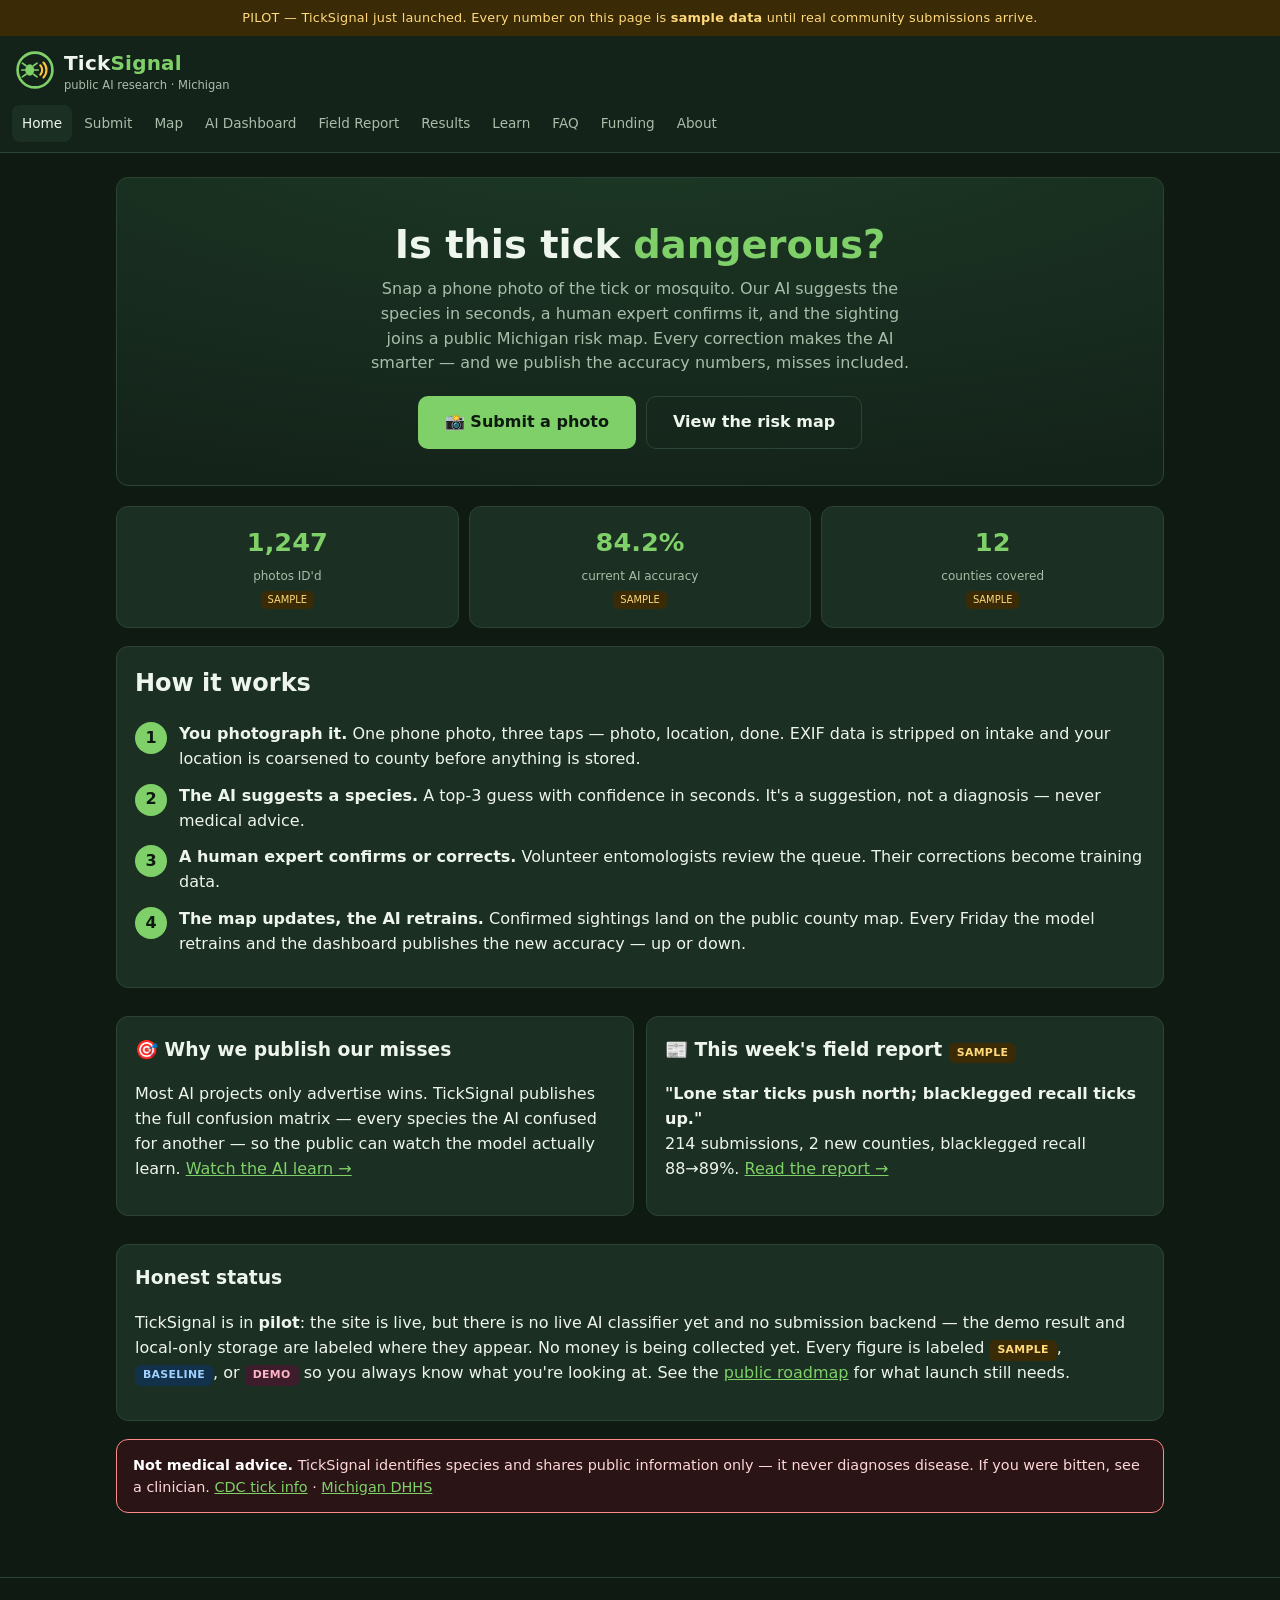
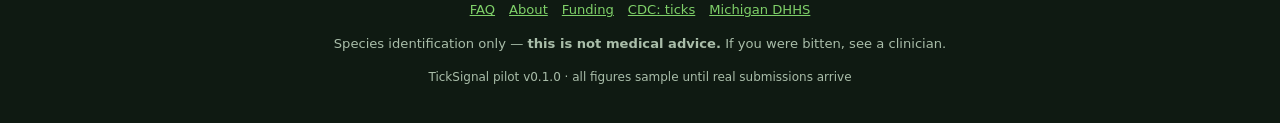
==== index.html @ b0e14ad7 "TickSignal pilot launch — public MVP site v0.1.0" ====
<!DOCTYPE html>
<html lang="en">
<head>
<meta charset="utf-8">
<meta name="viewport" content="width=device-width,initial-scale=1">
<title>TickSignal — Is this tick dangerous? (demo)</title>
<meta name="description" content="TickSignal demo: phone-photo tick & mosquito species ID research project. All data on this page is sample.">
<link rel="stylesheet" href="assets/styles.css">
</head>
<body>
<div class="demo-banner">PILOT — TickSignal just launched. Every number on this page is <strong>sample data</strong> until real community submissions arrive.</div>
<header class="site-header">
  <a class="brand" href="index.html">
    <svg width="38" height="38" viewBox="0 0 36 36" aria-hidden="true">
      <circle cx="18" cy="18" r="16.5" fill="none" stroke="#7fd069" stroke-width="2.5"/>
      <ellipse cx="13" cy="18" rx="4.2" ry="5.5" fill="#7fd069"/>
      <g stroke="#7fd069" stroke-width="1.6" stroke-linecap="round">
        <path d="M9.5 14 L6 11.5"/><path d="M9.5 18 L5.5 18"/><path d="M9.5 22 L6 24.5"/>
        <path d="M16.5 14 L20 11.5"/><path d="M16.8 18 L21 18"/><path d="M16.5 22 L20 24.5"/>
      </g>
      <g fill="none" stroke="#ffc53d" stroke-width="2" stroke-linecap="round">
        <path d="M23 13.5 a6.5 6.5 0 0 1 0 9"/>
        <path d="M26 11 a10 10 0 0 1 0 14"/>
      </g>
    </svg>
    <span><span class="brand-name">Tick<span>Signal</span></span><span class="brand-sub">public AI research · Michigan</span></span>
  </a>
  <nav class="site-nav">
    <a href="index.html" aria-current="page">Home</a>
    <a href="submit.html">Submit</a>
    <a href="map.html">Map</a>
    <a href="dashboard.html">AI Dashboard</a>
    <a href="report.html">Field Report</a>
    <a href="results.html">Results</a>
    <a href="learn.html">Learn</a>
    <a href="faq.html">FAQ</a>
    <a href="funding.html">Funding</a>
    <a href="about.html">About</a>
  </nav>
</header>

<main>
  <section class="hero">
    <h1>Is this tick <span class="q">dangerous?</span></h1>
    <p class="lede">Snap a phone photo of the tick or mosquito. Our AI suggests the species in seconds, a human expert confirms it, and the sighting joins a public Michigan risk map. Every correction makes the AI smarter — and we publish the accuracy numbers, misses included.</p>
    <div class="cta-row">
      <a class="btn btn-primary" href="submit.html">📸 Submit a photo</a>
      <a class="btn btn-ghost" href="map.html">View the risk map</a>
    </div>
  </section>

  <section class="counters" aria-label="live counters">
    <div class="counter">
      <div class="num" id="c-photos">—</div>
      <div class="lbl">photos ID'd</div>
      <div><span class="tag">SAMPLE</span></div>
    </div>
    <div class="counter">
      <div class="num" id="c-acc">—</div>
      <div class="lbl">current AI accuracy</div>
      <div><span class="tag">SAMPLE</span></div>
    </div>
    <div class="counter">
      <div class="num" id="c-counties">—</div>
      <div class="lbl">counties covered</div>
      <div><span class="tag">SAMPLE</span></div>
    </div>
  </section>

  <section class="card">
    <h2>How it works</h2>
    <div class="step"><div class="n">1</div><div><strong>You photograph it.</strong> One phone photo, three taps — photo, location, done. EXIF data is stripped on intake and your location is coarsened to county before anything is stored.</div></div>
    <div class="step"><div class="n">2</div><div><strong>The AI suggests a species.</strong> A top-3 guess with confidence in seconds. It's a suggestion, not a diagnosis — never medical advice.</div></div>
    <div class="step"><div class="n">3</div><div><strong>A human expert confirms or corrects.</strong> Volunteer entomologists review the queue. Their corrections become training data.</div></div>
    <div class="step"><div class="n">4</div><div><strong>The map updates, the AI retrains.</strong> Confirmed sightings land on the public county map. Every Friday the model retrains and the dashboard publishes the new accuracy — up or down.</div></div>
  </section>

  <div class="grid2">
    <section class="card">
      <h3>🎯 Why we publish our misses</h3>
      <p>Most AI projects only advertise wins. TickSignal publishes the full confusion matrix — every species the AI confused for another — so the public can watch the model actually learn. <a href="dashboard.html">Watch the AI learn →</a></p>
    </section>
    <section class="card">
      <h3>📰 This week's field report <span class="badge sample">SAMPLE</span></h3>
      <p><strong>"Lone star ticks push north; blacklegged recall ticks up."</strong><br>
      214 submissions, 2 new counties, blacklegged recall 88→89%. <a href="report.html">Read the report →</a></p>
    </section>
  </div>

  <section class="card">
    <h3>Honest status</h3>
    <p>TickSignal is in <strong>pilot</strong>: the site is live, but there is no live AI classifier yet and no submission backend — the demo result and local-only storage are labeled where they appear. No money is being collected yet. Every figure is labeled <span class="badge sample">SAMPLE</span>, <span class="badge baseline">BASELINE</span>, or <span class="badge demo">DEMO</span> so you always know what you're looking at. See the <a href="faq.html#roadmap">public roadmap</a> for what launch still needs.</p>
  </section>

  <div class="disclaimer">
    <strong>Not medical advice.</strong> TickSignal identifies species and shares public information only — it never diagnoses disease. If you were bitten, see a clinician. <a href="https://www.cdc.gov/ticks/" rel="noopener">CDC tick info</a> · <a href="https://www.michigan.gov/mdhhs" rel="noopener">Michigan DHHS</a>
  </div>
</main>

<footer class="site-footer">
  <div class="links">
    <a href="faq.html">FAQ</a><a href="about.html">About</a><a href="funding.html">Funding</a>
    <a href="https://www.cdc.gov/ticks/" rel="noopener">CDC: ticks</a><a href="https://www.michigan.gov/mdhhs" rel="noopener">Michigan DHHS</a>
  </div>
  <p>Species identification only — <strong>this is not medical advice.</strong> If you were bitten, see a clinician.</p>
  <p><small class="fine">TickSignal pilot v0.1.0 · all figures sample until real submissions arrive</small></p>
</footer>

<script src="assets/data.js"></script>
<script>
async function TS_loadData(){
  try{ const r = await fetch('data/data.json',{cache:'no-store'}); if(r.ok) return await r.json(); }catch(e){}
  return window.TICKSIGNAL_DATA || null;
}
TS_loadData().then(d=>{
  if(!d) return;
  document.getElementById('c-photos').textContent = d.counters.photosId.toLocaleString();
  document.getElementById('c-acc').textContent = d.counters.aiAccuracy.toFixed(1) + '%';
  document.getElementById('c-counties').textContent = d.counters.countiesCovered;
});
</script>
</body>
</html>
---- assets/styles.css ----
/* TickSignal MVP — shared stylesheet (mobile-first, no frameworks) */
:root{
  --bg:#0f1a12;
  --bg2:#14231a;
  --card:#1b2f22;
  --ink:#eef5ec;
  --muted:#a9bda9;
  --accent:#7fd069;   /* signal green */
  --accent2:#ffc53d;  /* amber */
  --line:#2c4433;
  --danger:#ff8a8a;
  --radius:12px;
}
*{box-sizing:border-box}
html{-webkit-text-size-adjust:100%}
body{
  margin:0;background:var(--bg);color:var(--ink);
  font-family:system-ui,-apple-system,"Segoe UI",Roboto,Helvetica,Arial,sans-serif;
  line-height:1.55;font-size:16px;
}
a{color:var(--accent)}
img,svg{max-width:100%}
main{max-width:1080px;margin:0 auto;padding:16px}

/* ---------- demo banner ---------- */
.demo-banner{
  background:#3a2b06;color:#ffd97a;text-align:center;
  font-size:.8rem;padding:8px 12px;letter-spacing:.02em;
}

/* ---------- header ---------- */
.site-header{
  background:var(--bg2);border-bottom:1px solid var(--line);
  position:sticky;top:0;z-index:50;
}
.brand{display:flex;align-items:center;gap:10px;padding:12px 16px;text-decoration:none;color:var(--ink)}
.brand-name{font-weight:800;font-size:1.25rem;letter-spacing:.01em}
.brand-name span{color:var(--accent)}
.brand-sub{font-size:.72rem;color:var(--muted);display:block;line-height:1.2}
nav.site-nav{display:flex;gap:2px;overflow-x:auto;padding:0 12px 10px;-webkit-overflow-scrolling:touch}
nav.site-nav a{
  color:var(--muted);text-decoration:none;font-size:.85rem;white-space:nowrap;
  padding:8px 10px;border-radius:8px;
}
nav.site-nav a:hover,nav.site-nav a[aria-current="page"]{color:var(--ink);background:var(--card)}

/* ---------- hero ---------- */
.hero{
  background:radial-gradient(1200px 400px at 50% -80px,#1d3a26,var(--bg2));
  border:1px solid var(--line);border-radius:var(--radius);
  padding:36px 20px;text-align:center;margin:8px 0 20px;
}
.hero h1{font-size:1.9rem;margin:.2em 0;line-height:1.25}
.hero h1 .q{color:var(--accent)}
.hero p.lede{color:var(--muted);max-width:560px;margin:0 auto 20px}
.cta-row{display:flex;gap:10px;justify-content:center;flex-wrap:wrap}
.btn{
  display:inline-block;padding:13px 26px;border-radius:10px;font-weight:700;
  text-decoration:none;border:1px solid transparent;cursor:pointer;font-size:1rem;
}
.btn-primary{background:var(--accent);color:#0d1a10}
.btn-primary:hover{filter:brightness(1.08)}
.btn-ghost{background:transparent;color:var(--ink);border-color:var(--line)}
.btn-ghost:hover{border-color:var(--accent)}

/* ---------- counters ---------- */
.counters{display:grid;grid-template-columns:repeat(3,1fr);gap:10px;margin:18px 0}
.counter{
  background:var(--card);border:1px solid var(--line);border-radius:var(--radius);
  padding:16px 8px;text-align:center;
}
.counter .num{font-size:1.6rem;font-weight:800;color:var(--accent)}
.counter .lbl{font-size:.75rem;color:var(--muted);margin-top:4px}
.counter .tag{display:inline-block;font-size:.62rem;color:#ffd97a;background:#3a2b06;border-radius:6px;padding:1px 7px;margin-top:6px}

/* ---------- cards / sections ---------- */
.card{background:var(--card);border:1px solid var(--line);border-radius:var(--radius);padding:18px;margin:14px 0}
.card h2,.card h3{margin-top:0}
.grid2{display:grid;grid-template-columns:1fr;gap:12px}
@media(min-width:760px){.grid2{grid-template-columns:1fr 1fr}.hero h1{font-size:2.4rem}}
.step{display:flex;gap:12px;align-items:flex-start;margin:12px 0}
.step .n{
  flex:0 0 32px;height:32px;border-radius:50%;background:var(--accent);color:#0d1a10;
  font-weight:800;display:flex;align-items:center;justify-content:center;
}

/* ---------- forms ---------- */
label{display:block;font-weight:600;margin:14px 0 6px}
input[type=file],select,input[type=text],textarea{
  width:100%;padding:12px;border-radius:10px;border:1px solid var(--line);
  background:var(--bg);color:var(--ink);font-size:1rem;
}
.hint{font-size:.82rem;color:var(--muted);margin-top:6px}
.stepbar{display:flex;gap:6px;margin:16px 0}
.stepbar div{flex:1;height:6px;border-radius:3px;background:var(--line)}
.stepbar div.on{background:var(--accent)}
.preview img{max-height:280px;border-radius:10px;border:1px solid var(--line)}
.demo-result{background:var(--bg);border:1px dashed var(--accent2);border-radius:var(--radius);padding:16px;margin-top:14px}

/* ---------- tables ---------- */
table{width:100%;border-collapse:collapse;font-size:.88rem;margin:10px 0}
th,td{padding:9px 8px;border-bottom:1px solid var(--line);text-align:left}
th{color:var(--muted);font-weight:600;font-size:.78rem;text-transform:uppercase;letter-spacing:.04em}
.table-wrap{overflow-x:auto}
.match{color:var(--accent);font-weight:700}
.miss{color:var(--danger);font-weight:700}

/* ---------- badges ---------- */
.badge{display:inline-block;font-size:.68rem;font-weight:700;border-radius:6px;padding:2px 8px;letter-spacing:.03em}
.badge.sample{background:#3a2b06;color:#ffd97a}
.badge.baseline{background:#12314a;color:#9fd0ff}
.badge.demo{background:#3d1d2b;color:#ffb3c7}
.badge.verified{background:#123f22;color:#8fe3a5}
.badge.ai{background:#2b2140;color:#c9b3ff}

/* ---------- disclaimer ---------- */
.disclaimer{
  border:1px solid var(--danger);border-radius:var(--radius);
  background:#2a1416;color:#ffd7d7;padding:14px 16px;margin:18px 0;font-size:.9rem;
}
.disclaimer strong{color:#fff}

/* ---------- map ---------- */
#map{height:60vh;min-height:380px;border-radius:var(--radius);border:1px solid var(--line);background:#0b120d}
.map-controls{display:flex;gap:10px;flex-wrap:wrap;margin:12px 0;align-items:center}
.map-controls select{width:auto}
.toggle{display:flex;border:1px solid var(--line);border-radius:10px;overflow:hidden}
.toggle button{background:transparent;color:var(--muted);border:0;padding:10px 14px;cursor:pointer;font-size:.9rem}
.toggle button.on{background:var(--card);color:var(--ink);font-weight:700}

/* ---------- chart ---------- */
canvas.chart{width:100%;height:280px;background:var(--bg);border:1px solid var(--line);border-radius:var(--radius)}

/* ---------- ledger ---------- */
.ledger-row{display:flex;justify-content:space-between;padding:10px 0;border-bottom:1px solid var(--line)}
.tier{border:1px solid var(--line);border-radius:var(--radius);padding:16px;text-align:center}
.tier .price{font-size:1.8rem;font-weight:800;color:var(--accent)}
.tier .name{font-weight:700;margin-bottom:6px}

/* ---------- footer ---------- */
footer.site-footer{
  border-top:1px solid var(--line);margin-top:30px;padding:22px 16px;
  color:var(--muted);font-size:.82rem;text-align:center;
}
footer.site-footer .links{display:flex;gap:14px;justify-content:center;flex-wrap:wrap;margin-bottom:10px}
small.fine{font-size:.75rem}
.kv{display:grid;grid-template-columns:auto 1fr;gap:6px 14px;font-size:.9rem}
.kv dt{color:var(--muted)} .kv dd{margin:0}
.hidden{display:none!important}
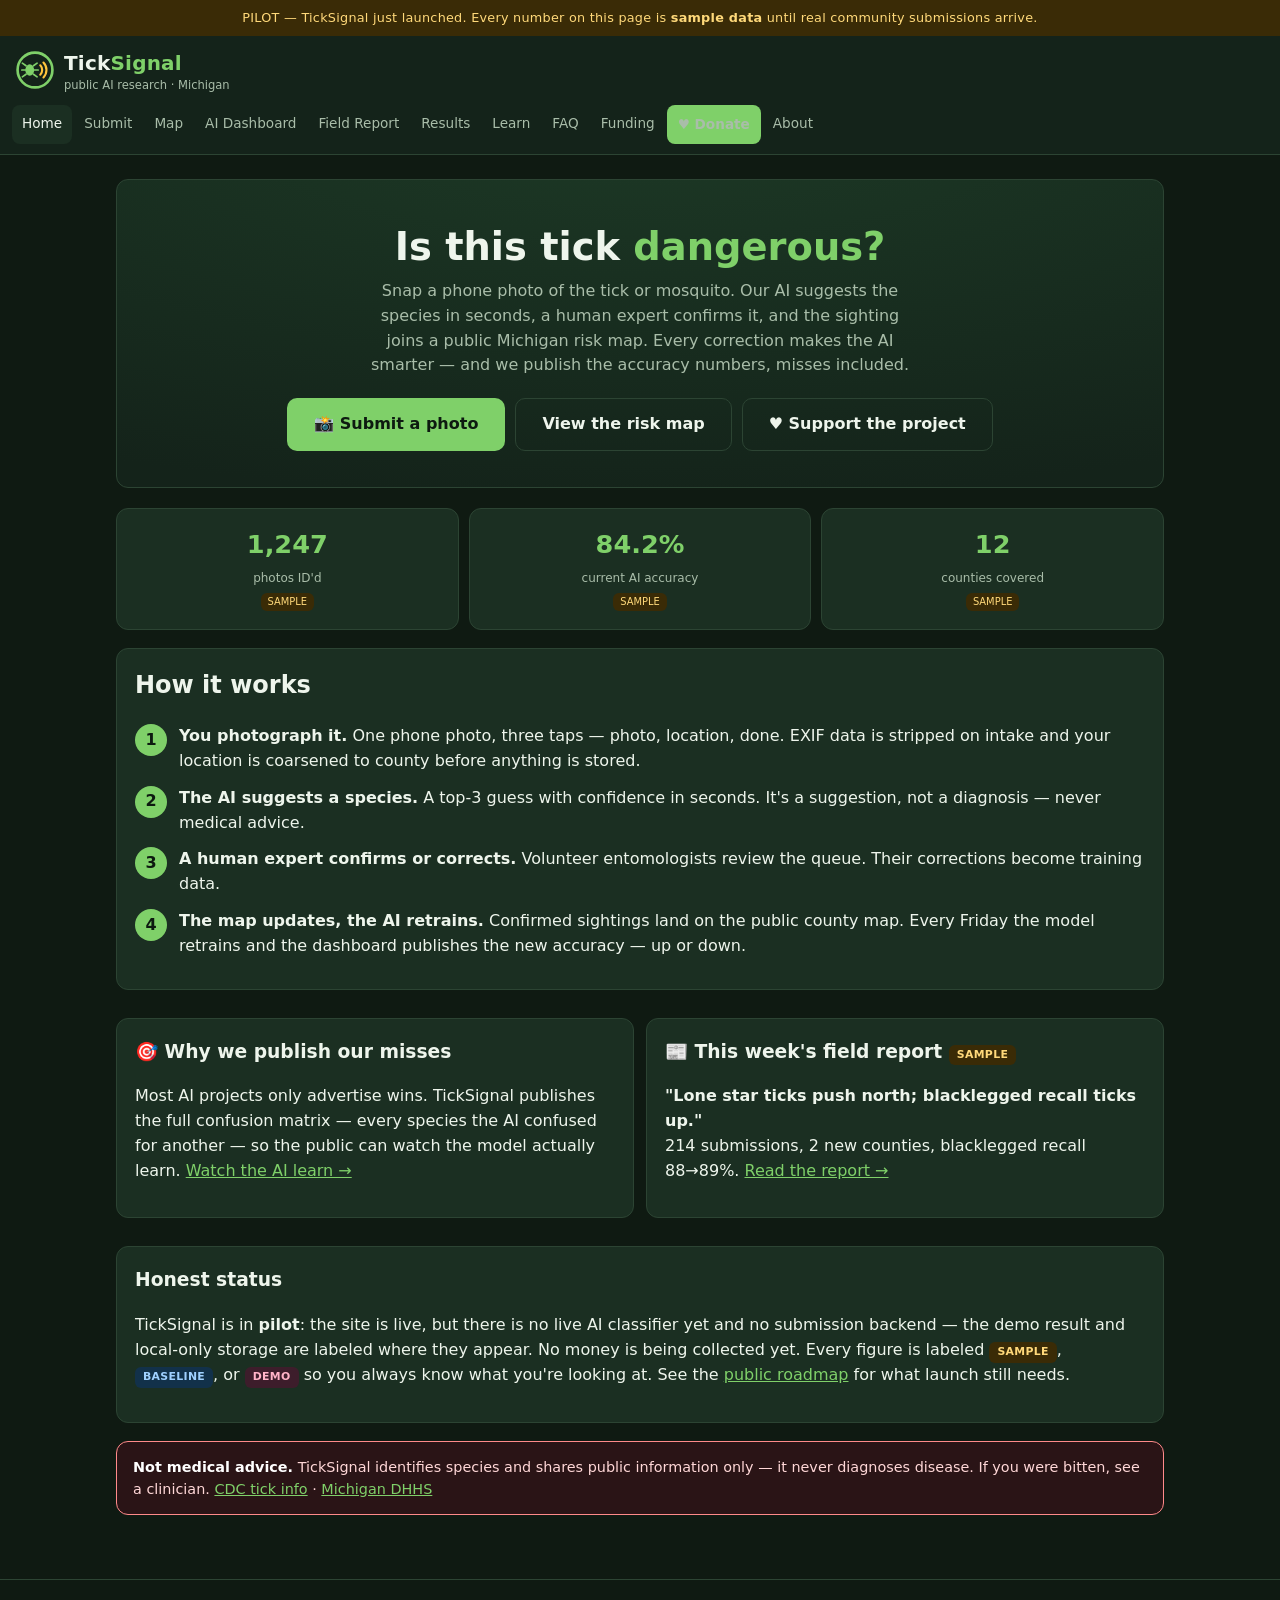
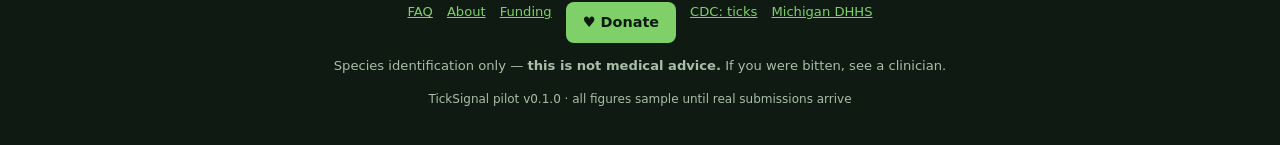
==== commit 0d557056: "Donate CTAs: Ko-fi button in nav + hero, README with Ko-fi link" ====
--- a/index.html
+++ b/index.html
@@ -35,6 +35,7 @@
     <a href="learn.html">Learn</a>
     <a href="faq.html">FAQ</a>
     <a href="funding.html">Funding</a>
+    <a class="btn btn-donate" href="https://ko-fi.com/dakotamccall9" target="_blank" rel="noopener">♥ Donate</a>
     <a href="about.html">About</a>
   </nav>
 </header>
@@ -46,6 +47,7 @@
     <div class="cta-row">
       <a class="btn btn-primary" href="submit.html">📸 Submit a photo</a>
       <a class="btn btn-ghost" href="map.html">View the risk map</a>
+      <a class="btn btn-ghost" href="https://ko-fi.com/dakotamccall9" target="_blank" rel="noopener">♥ Support the project</a>
     </div>
   </section>
 
@@ -100,6 +102,7 @@
 <footer class="site-footer">
   <div class="links">
     <a href="faq.html">FAQ</a><a href="about.html">About</a><a href="funding.html">Funding</a>
+    <a class="btn btn-donate" href="https://ko-fi.com/dakotamccall9" target="_blank" rel="noopener">♥ Donate</a>
     <a href="https://www.cdc.gov/ticks/" rel="noopener">CDC: ticks</a><a href="https://www.michigan.gov/mdhhs" rel="noopener">Michigan DHHS</a>
   </div>
   <p>Species identification only — <strong>this is not medical advice.</strong> If you were bitten, see a clinician.</p>
--- a/assets/styles.css
+++ b/assets/styles.css
@@ -62,6 +62,8 @@
 .btn-primary:hover{filter:brightness(1.08)}
 .btn-ghost{background:transparent;color:var(--ink);border-color:var(--line)}
 .btn-ghost:hover{border-color:var(--accent)}
+.btn-donate{background:var(--accent);color:#0d1a10;padding:8px 16px;font-size:.9rem;border-radius:8px}
+.btn-donate:hover{filter:brightness(1.08)}
 
 /* ---------- counters ---------- */
 .counters{display:grid;grid-template-columns:repeat(3,1fr);gap:10px;margin:18px 0}
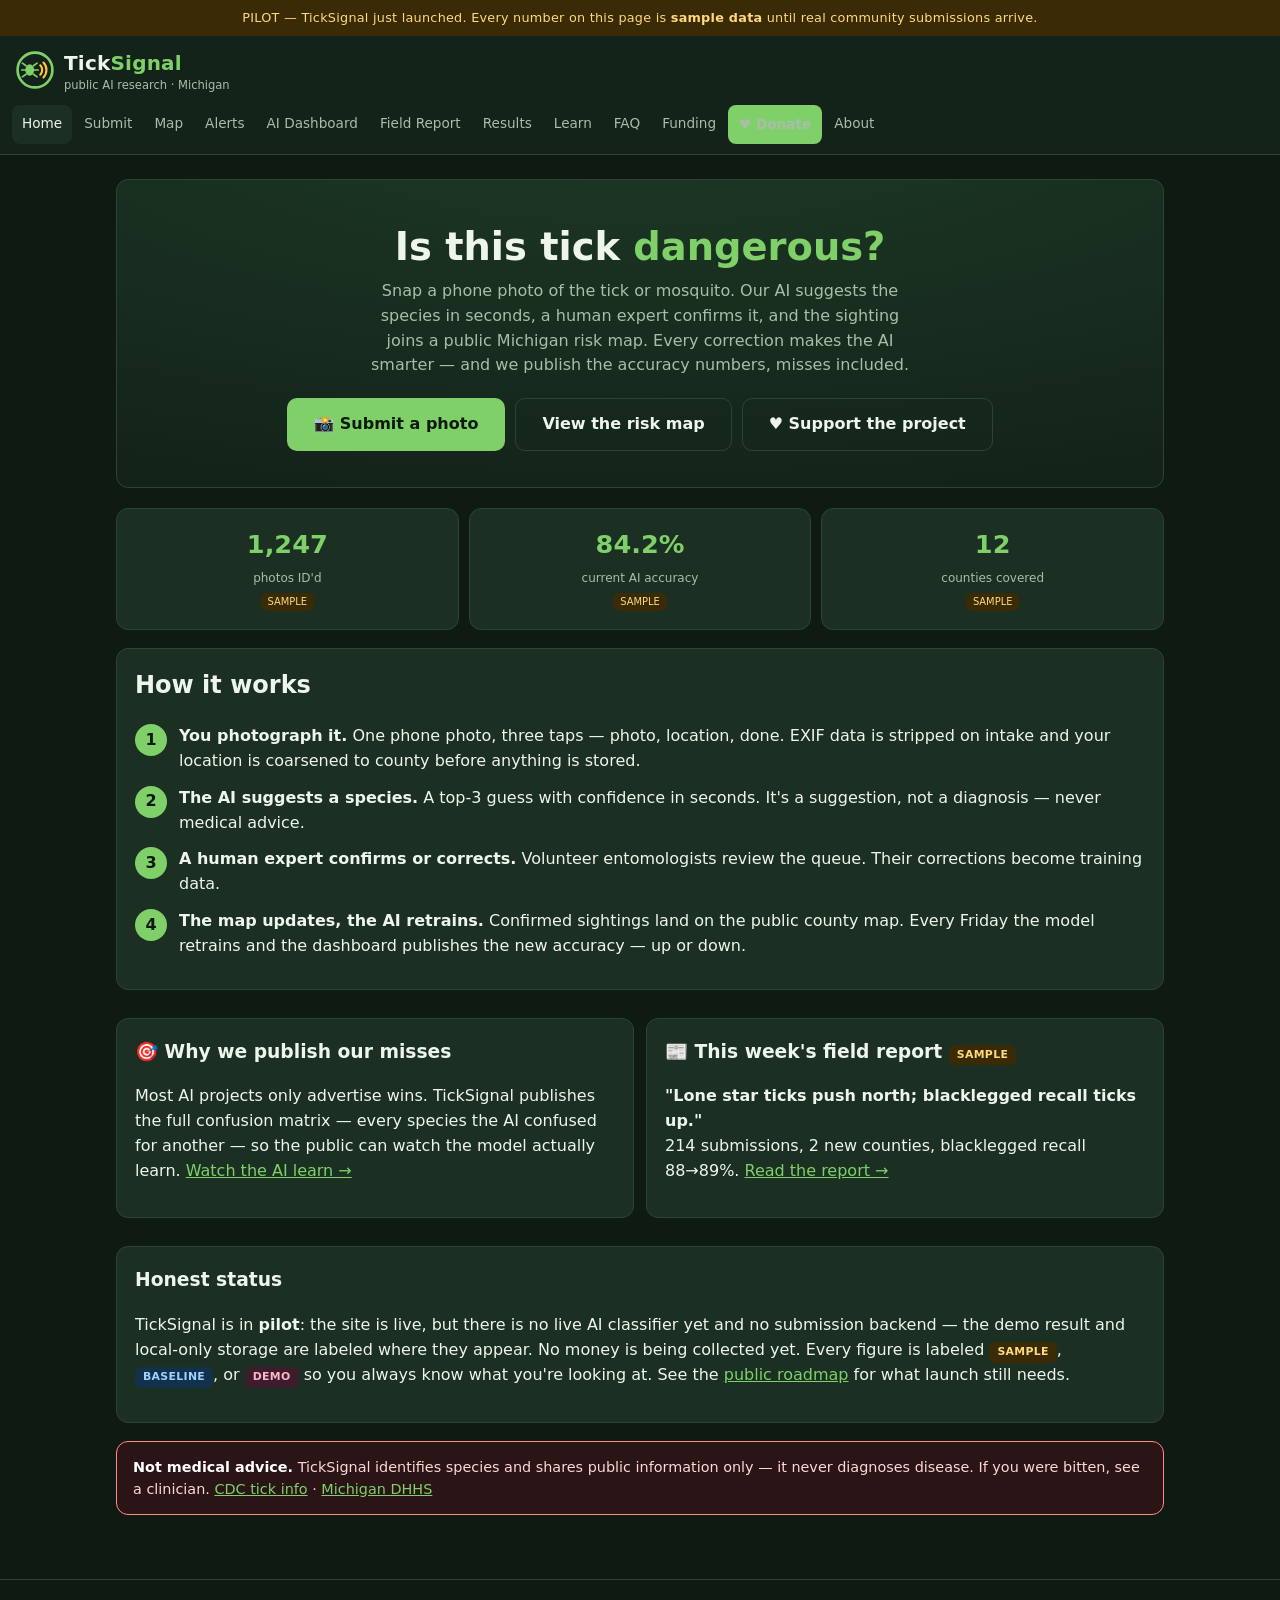
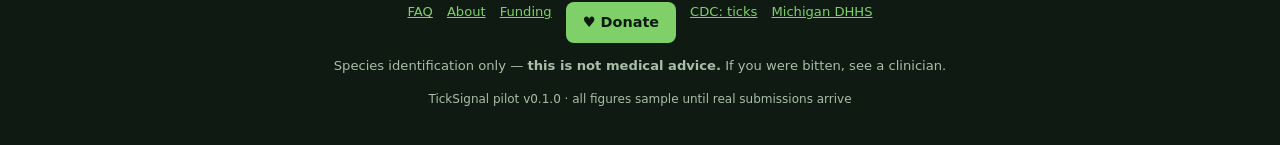
==== commit 1bf4655f: "Free county sighting alerts: signup page, one-click unsubscribe, subscriber schema + setup docs - al" ====
--- a/index.html
+++ b/index.html
@@ -28,7 +28,7 @@
   <nav class="site-nav">
     <a href="index.html" aria-current="page">Home</a>
     <a href="submit.html">Submit</a>
-    <a href="map.html">Map</a>
+    <a href="map.html">Map</a><a href="alerts.html">Alerts</a>
     <a href="dashboard.html">AI Dashboard</a>
     <a href="report.html">Field Report</a>
     <a href="results.html">Results</a>
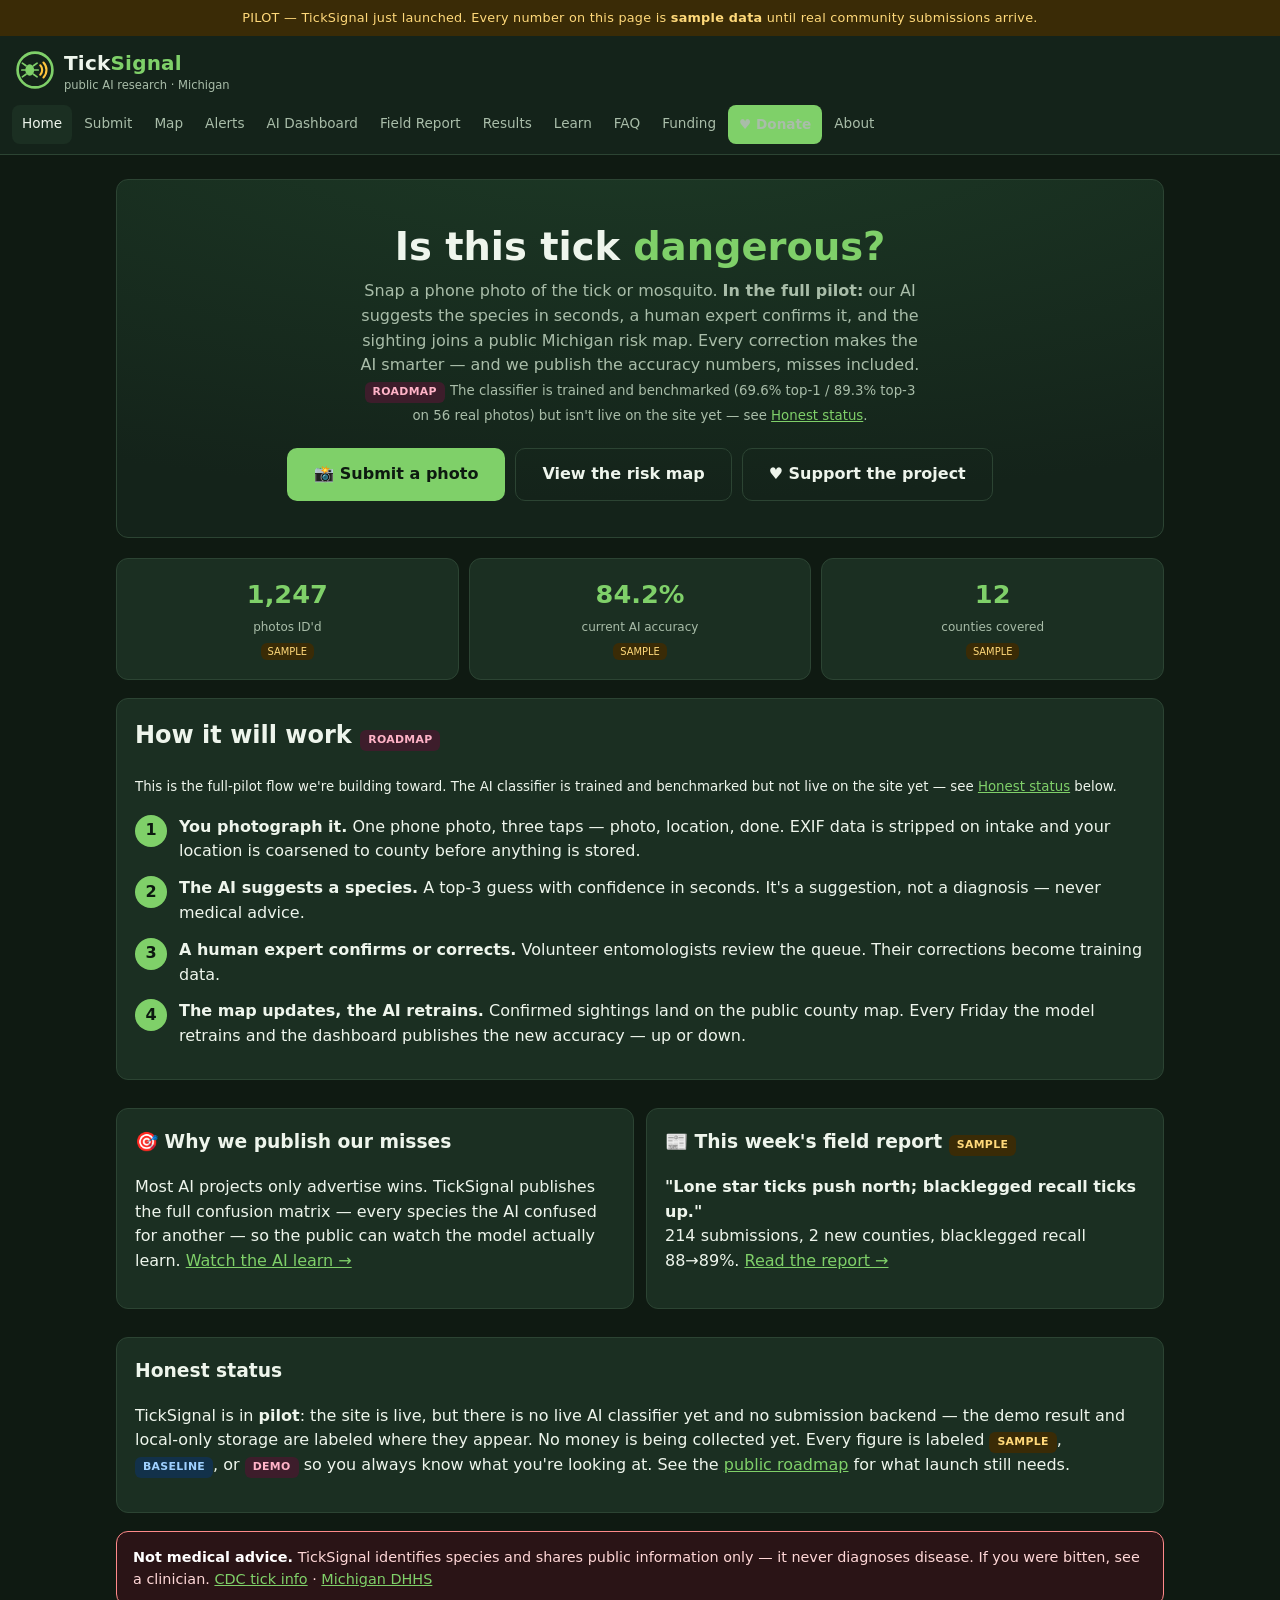
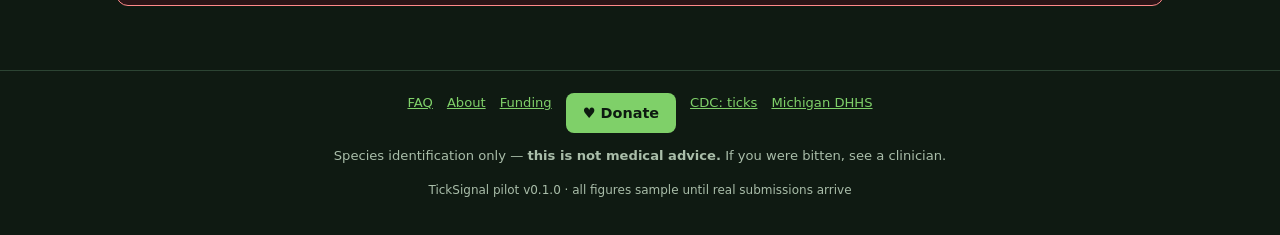
==== commit d1061f8b: "Align homepage hero + How-it-works with Honest status: label AI flow as roadmap (no live classifier " ====
--- a/index.html
+++ b/index.html
@@ -43,7 +43,7 @@
 <main>
   <section class="hero">
     <h1>Is this tick <span class="q">dangerous?</span></h1>
-    <p class="lede">Snap a phone photo of the tick or mosquito. Our AI suggests the species in seconds, a human expert confirms it, and the sighting joins a public Michigan risk map. Every correction makes the AI smarter — and we publish the accuracy numbers, misses included.</p>
+    <p class="lede">Snap a phone photo of the tick or mosquito. <strong>In the full pilot:</strong> our AI suggests the species in seconds, a human expert confirms it, and the sighting joins a public Michigan risk map. Every correction makes the AI smarter — and we publish the accuracy numbers, misses included. <span class="badge demo">ROADMAP</span> <small>The classifier is trained and benchmarked (69.6% top-1 / 89.3% top-3 on 56 real photos) but isn't live on the site yet — see <a href="#honest-status">Honest status</a>.</small></p>
     <div class="cta-row">
       <a class="btn btn-primary" href="submit.html">📸 Submit a photo</a>
       <a class="btn btn-ghost" href="map.html">View the risk map</a>
@@ -70,7 +70,8 @@
   </section>
 
   <section class="card">
-    <h2>How it works</h2>
+    <h2>How it will work <span class="badge demo">ROADMAP</span></h2>
+    <p><small>This is the full-pilot flow we're building toward. The AI classifier is trained and benchmarked but not live on the site yet — see <a href="#honest-status">Honest status</a> below.</small></p>
     <div class="step"><div class="n">1</div><div><strong>You photograph it.</strong> One phone photo, three taps — photo, location, done. EXIF data is stripped on intake and your location is coarsened to county before anything is stored.</div></div>
     <div class="step"><div class="n">2</div><div><strong>The AI suggests a species.</strong> A top-3 guess with confidence in seconds. It's a suggestion, not a diagnosis — never medical advice.</div></div>
     <div class="step"><div class="n">3</div><div><strong>A human expert confirms or corrects.</strong> Volunteer entomologists review the queue. Their corrections become training data.</div></div>
@@ -89,7 +90,7 @@
     </section>
   </div>
 
-  <section class="card">
+  <section class="card" id="honest-status">
     <h3>Honest status</h3>
     <p>TickSignal is in <strong>pilot</strong>: the site is live, but there is no live AI classifier yet and no submission backend — the demo result and local-only storage are labeled where they appear. No money is being collected yet. Every figure is labeled <span class="badge sample">SAMPLE</span>, <span class="badge baseline">BASELINE</span>, or <span class="badge demo">DEMO</span> so you always know what you're looking at. See the <a href="faq.html#roadmap">public roadmap</a> for what launch still needs.</p>
   </section>
